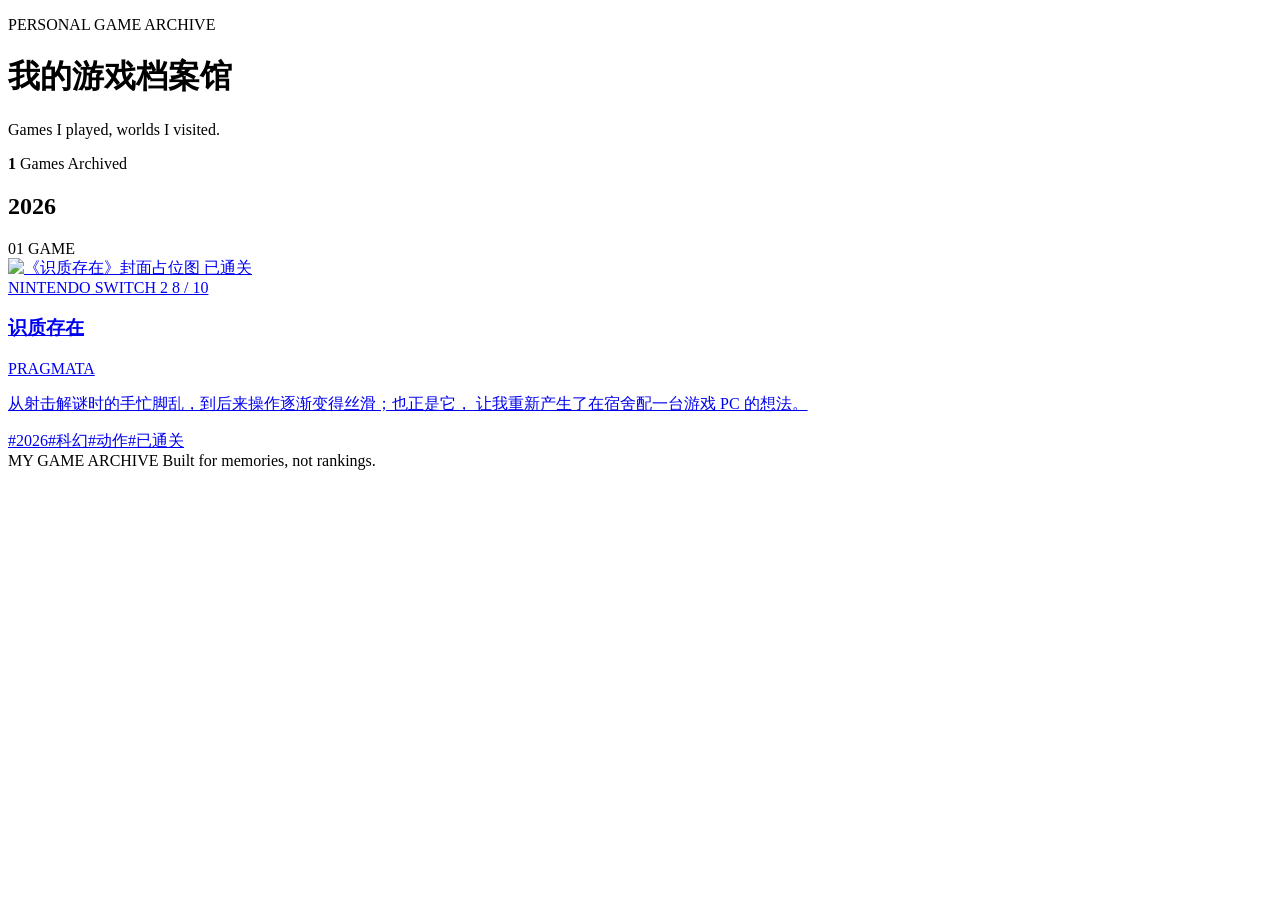
==== index.html @ 6dda563b "Add files via upload" ====
<!DOCTYPE html>
<html lang="zh-CN">
<head>
  <meta charset="UTF-8" />
  <meta name="viewport" content="width=device-width, initial-scale=1.0" />
  <meta name="description" content="我的个人游戏档案馆：记录玩过的游戏、截图、评分和通关回忆。" />
  <title>My Game Archive</title>
  <link rel="stylesheet" href="assets/style.css" />
</head>
<body>
  <header class="site-header">
    <div>
      <p class="eyebrow">PERSONAL GAME ARCHIVE</p>
      <h1>我的游戏档案馆</h1>
      <p class="subtitle">Games I played, worlds I visited.</p>
    </div>
    <div class="summary">
      <strong>1</strong>
      <span>Games Archived</span>
    </div>
  </header>

  <main>
    <section class="year-section">
      <div class="section-title">
        <h2>2026</h2>
        <span>01 GAME</span>
      </div>

      <div class="game-grid">
        <a class="game-card" href="games/pragmata.html">
          <div class="cover-wrap">
            <img src="assets/covers/pragmata-placeholder.svg" alt="《识质存在》封面占位图" />
            <span class="status">已通关</span>
          </div>
          <div class="card-body">
            <div class="card-topline">
              <span>NINTENDO SWITCH 2</span>
              <span>8 / 10</span>
            </div>
            <h3>识质存在</h3>
            <p class="english-title">PRAGMATA</p>
            <p class="memory">
              从射击解谜时的手忙脚乱，到后来操作逐渐变得丝滑；也正是它，
              让我重新产生了在宿舍配一台游戏 PC 的想法。
            </p>
            <div class="tags">
              <span>#2026</span><span>#科幻</span><span>#动作</span><span>#已通关</span>
            </div>
          </div>
        </a>
      </div>
    </section>
  </main>

  <footer>
    <span>MY GAME ARCHIVE</span>
    <span>Built for memories, not rankings.</span>
  </footer>
</body>
</html>
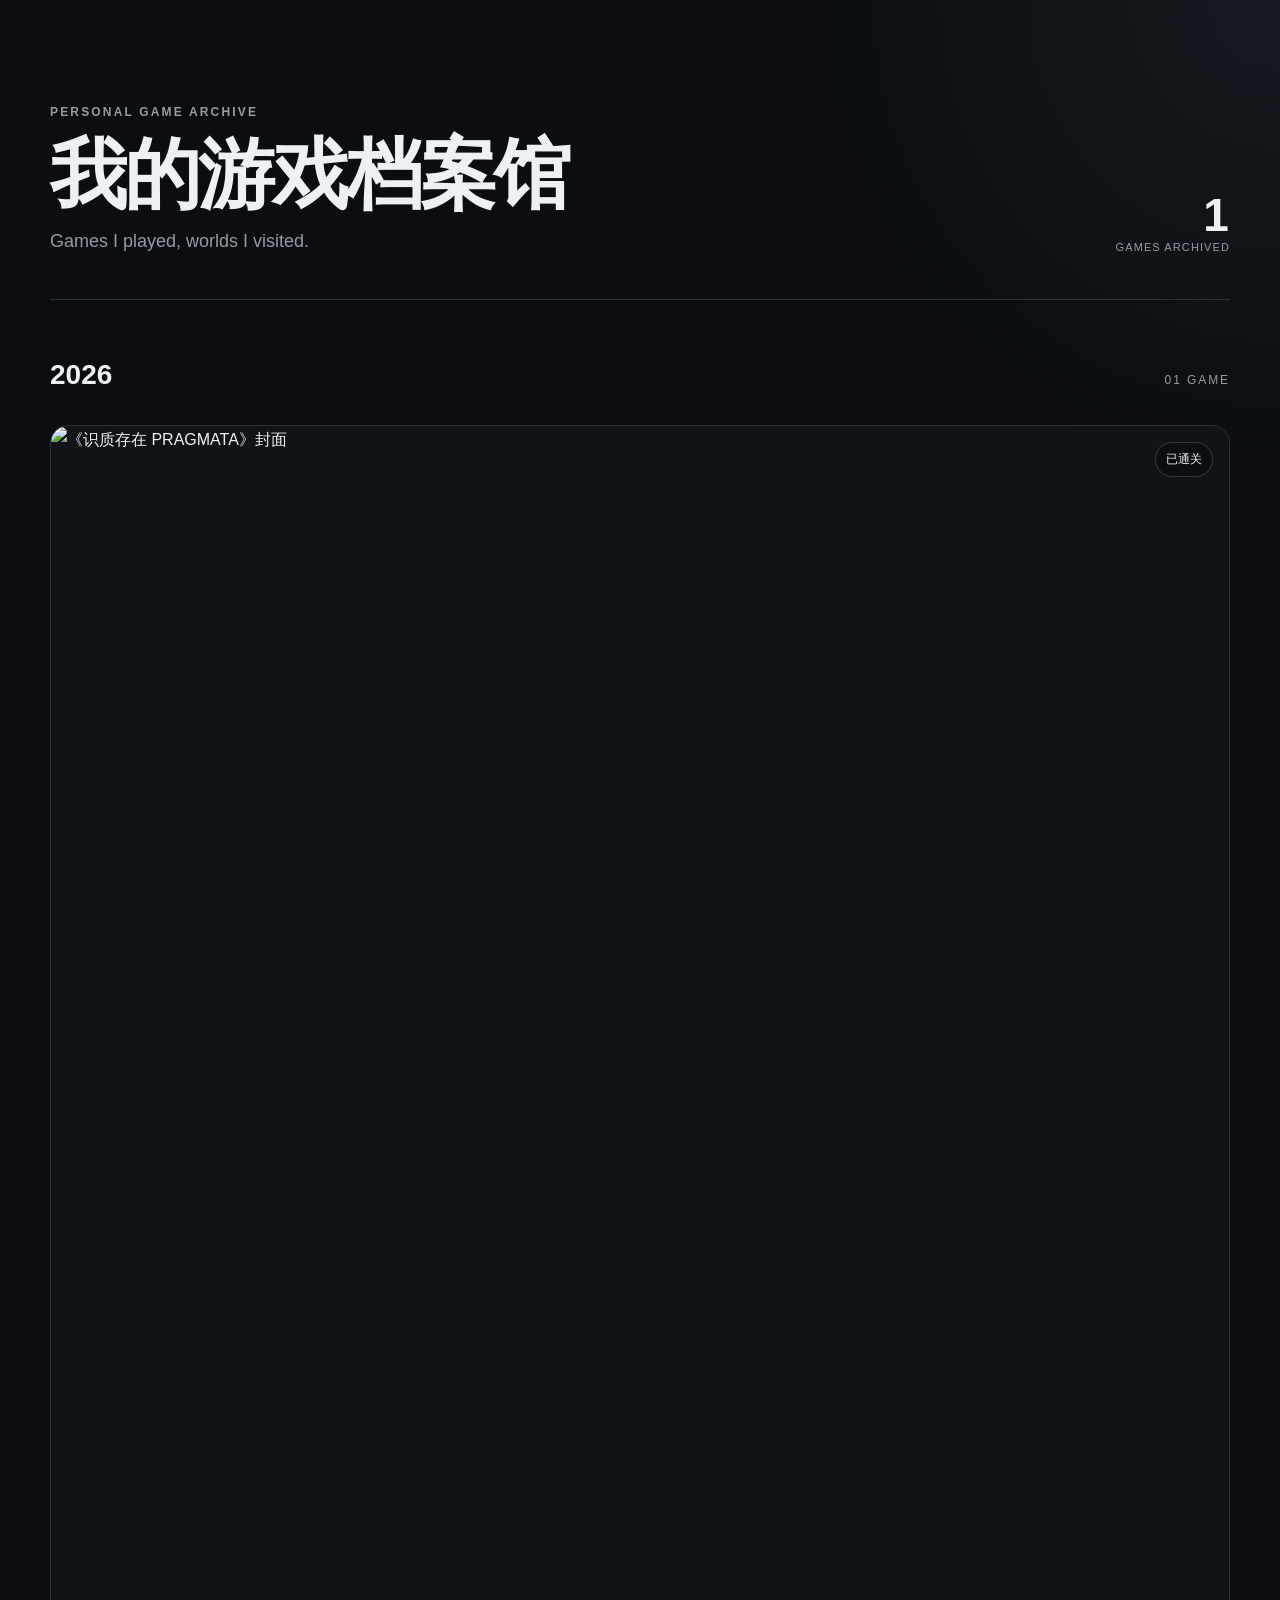
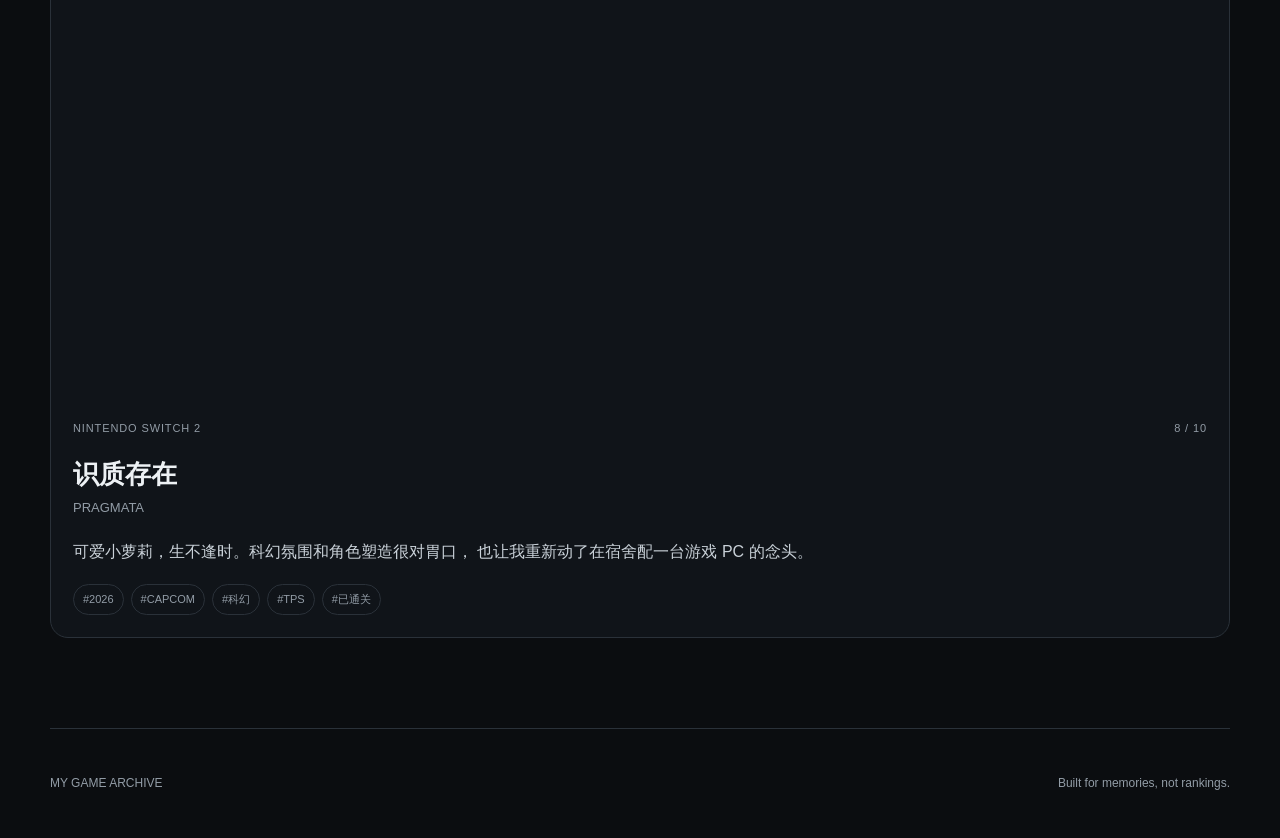
==== commit 7cf6d2e6: "Add files via upload" ====
--- a/index.html
+++ b/index.html
@@ -30,7 +30,7 @@
       <div class="game-grid">
         <a class="game-card" href="games/pragmata.html">
           <div class="cover-wrap">
-            <img src="assets/covers/pragmata-placeholder.svg" alt="《识质存在》封面占位图" />
+            <img src="assets/covers/pragmata-cover.png" alt="《识质存在 PRAGMATA》封面" />
             <span class="status">已通关</span>
           </div>
           <div class="card-body">
@@ -41,11 +41,11 @@
             <h3>识质存在</h3>
             <p class="english-title">PRAGMATA</p>
             <p class="memory">
-              从射击解谜时的手忙脚乱，到后来操作逐渐变得丝滑；也正是它，
-              让我重新产生了在宿舍配一台游戏 PC 的想法。
+              可爱小萝莉，生不逢时。科幻氛围和角色塑造很对胃口，
+              也让我重新动了在宿舍配一台游戏 PC 的念头。
             </p>
             <div class="tags">
-              <span>#2026</span><span>#科幻</span><span>#动作</span><span>#已通关</span>
+              <span>#2026</span><span>#CAPCOM</span><span>#科幻</span><span>#TPS</span><span>#已通关</span>
             </div>
           </div>
         </a>
--- a/assets/style.css
+++ b/assets/style.css
@@ -0,0 +1,347 @@
+
+:root {
+  --bg: #0b0d10;
+  --panel: #12161b;
+  --panel-2: #171c22;
+  --text: #edf1f4;
+  --muted: #929ca6;
+  --line: #2a3139;
+  --accent: #d7e6ff;
+  --good: #b8e6c4;
+  --bad: #f2b6b6;
+}
+
+* { box-sizing: border-box; }
+
+html { scroll-behavior: smooth; }
+
+body {
+  margin: 0;
+  background:
+    radial-gradient(circle at top right, rgba(115, 146, 181, .10), transparent 30rem),
+    var(--bg);
+  color: var(--text);
+  font-family: Inter, "SF Pro Display", "PingFang SC", "Microsoft YaHei", sans-serif;
+  line-height: 1.75;
+}
+
+a { color: inherit; text-decoration: none; }
+
+img { width: 100%; display: block; }
+
+.site-header,
+.detail-nav,
+main,
+footer {
+  width: min(1180px, calc(100% - 40px));
+  margin: 0 auto;
+}
+
+.site-header {
+  min-height: 300px;
+  display: flex;
+  justify-content: space-between;
+  align-items: flex-end;
+  padding: 72px 0 42px;
+  border-bottom: 1px solid var(--line);
+}
+
+.eyebrow {
+  margin: 0 0 10px;
+  color: var(--muted);
+  letter-spacing: .18em;
+  font-size: 12px;
+  font-weight: 700;
+}
+
+.site-header h1,
+.hero h1 {
+  margin: 0;
+  font-size: clamp(38px, 6vw, 78px);
+  line-height: 1.08;
+  letter-spacing: -0.04em;
+}
+
+.subtitle,
+.hero-en {
+  color: var(--muted);
+  margin: 10px 0 0;
+  font-size: 18px;
+}
+
+.summary {
+  display: flex;
+  flex-direction: column;
+  text-align: right;
+  color: var(--muted);
+  text-transform: uppercase;
+  letter-spacing: .1em;
+  font-size: 11px;
+}
+
+.summary strong {
+  color: var(--text);
+  font-size: 46px;
+  line-height: 1;
+}
+
+.year-section { padding: 50px 0 90px; }
+
+.section-title {
+  display: flex;
+  justify-content: space-between;
+  align-items: baseline;
+  margin-bottom: 26px;
+}
+
+.section-title h2 { font-size: 28px; margin: 0; }
+.section-title span { color: var(--muted); font-size: 12px; letter-spacing: .16em; }
+
+.game-grid {
+  display: grid;
+  grid-template-columns: repeat(auto-fit, minmax(270px, 1fr));
+  gap: 28px;
+}
+
+.game-card {
+  overflow: hidden;
+  border: 1px solid var(--line);
+  background: rgba(18,22,27,.82);
+  border-radius: 18px;
+  transition: transform .2s ease, border-color .2s ease;
+}
+
+.game-card:hover {
+  transform: translateY(-4px);
+  border-color: #46525f;
+}
+
+.cover-wrap {
+  position: relative;
+  aspect-ratio: 3 / 4;
+  overflow: hidden;
+  background: #101419;
+}
+
+.cover-wrap img {
+  width: 100%;
+  height: 100%;
+  object-fit: cover;
+}
+
+.status {
+  position: absolute;
+  top: 16px;
+  right: 16px;
+  background: rgba(11,13,16,.75);
+  backdrop-filter: blur(8px);
+  border: 1px solid rgba(255,255,255,.15);
+  padding: 6px 10px;
+  border-radius: 999px;
+  font-size: 12px;
+}
+
+.card-body { padding: 22px; }
+.card-topline {
+  display: flex;
+  justify-content: space-between;
+  color: var(--muted);
+  font-size: 11px;
+  letter-spacing: .08em;
+}
+.card-body h3 { margin: 14px 0 0; font-size: 26px; }
+.english-title { margin: 0; color: var(--muted); font-size: 13px; }
+.memory { color: #c9d1d8; margin: 18px 0; }
+
+.tags { display: flex; flex-wrap: wrap; gap: 7px; }
+.tags span {
+  border: 1px solid var(--line);
+  color: var(--muted);
+  border-radius: 999px;
+  padding: 5px 9px;
+  font-size: 11px;
+}
+
+.detail-nav {
+  min-height: 78px;
+  display: flex;
+  align-items: center;
+  justify-content: space-between;
+  border-bottom: 1px solid var(--line);
+  color: var(--muted);
+  font-size: 13px;
+}
+
+.detail-page { padding-bottom: 80px; }
+
+.hero {
+  display: grid;
+  grid-template-columns: minmax(250px, 390px) 1fr;
+  gap: 60px;
+  align-items: end;
+  padding: 58px 0;
+}
+
+.hero-cover {
+  border-radius: 18px;
+  overflow: hidden;
+  border: 1px solid var(--line);
+  background: #111;
+}
+
+.meta-grid {
+  display: grid;
+  grid-template-columns: repeat(2, minmax(160px, 1fr));
+  gap: 1px;
+  margin-top: 42px;
+  background: var(--line);
+  border: 1px solid var(--line);
+  border-radius: 14px;
+  overflow: hidden;
+}
+
+.meta-grid div {
+  background: var(--panel);
+  padding: 18px;
+  display: flex;
+  flex-direction: column;
+}
+
+.meta-grid span { color: var(--muted); font-size: 12px; }
+.meta-grid strong { margin-top: 4px; font-size: 15px; }
+
+.score-block {
+  margin-top: 22px;
+  display: flex;
+  align-items: end;
+  gap: 20px;
+}
+
+.score-number { font-size: 58px; line-height: 1; font-weight: 800; letter-spacing: -.05em; }
+.score-number span { color: var(--muted); font-size: 22px; }
+.score-block p { color: var(--muted); margin: 0 0 4px; }
+
+.quote-card {
+  border-top: 1px solid var(--line);
+  border-bottom: 1px solid var(--line);
+  padding: 48px 5%;
+  margin-bottom: 64px;
+}
+
+.quote-card p {
+  margin: 0;
+  font-size: clamp(22px, 3vw, 36px);
+  line-height: 1.5;
+  letter-spacing: -.02em;
+}
+
+.content-section {
+  max-width: 850px;
+  margin: 0 auto 74px;
+}
+
+.content-section h2 {
+  font-size: 28px;
+  margin-bottom: 25px;
+  letter-spacing: -.02em;
+}
+
+.prose h3 { margin-top: 38px; font-size: 20px; }
+.prose p { color: #c6ced5; font-size: 16px; }
+
+.score-list {
+  border-top: 1px solid var(--line);
+}
+
+.score-list div {
+  display: flex;
+  justify-content: space-between;
+  padding: 13px 4px;
+  border-bottom: 1px solid var(--line);
+}
+
+.score-list strong { font-variant-numeric: tabular-nums; }
+.score-list .plus strong { color: var(--good); }
+.score-list .minus strong { color: var(--bad); }
+
+.check-grid {
+  display: grid;
+  grid-template-columns: repeat(2, 1fr);
+  gap: 12px;
+}
+.check-grid div {
+  display: flex;
+  gap: 12px;
+  padding: 15px;
+  border: 1px solid var(--line);
+  border-radius: 12px;
+  background: var(--panel);
+}
+.check-grid p { margin: 0; }
+.check-grid span { color: var(--good); font-weight: 800; }
+.check-grid .muted span,
+.check-grid .muted p { color: var(--muted); }
+
+.helper { color: var(--muted); font-size: 13px; }
+
+.gallery {
+  display: grid;
+  grid-template-columns: repeat(2, 1fr);
+  gap: 12px;
+}
+
+.gallery img,
+.shot-placeholder {
+  border-radius: 12px;
+  border: 1px solid var(--line);
+  background: var(--panel);
+}
+
+.gallery img {
+  aspect-ratio: 16 / 9;
+  object-fit: cover;
+}
+
+.shot-placeholder {
+  aspect-ratio: 16 / 9;
+  display: flex;
+  align-items: center;
+  justify-content: center;
+  color: var(--muted);
+  font-size: 13px;
+}
+
+.revisit {
+  padding: 28px;
+  background: var(--panel);
+  border: 1px solid var(--line);
+  border-radius: 16px;
+}
+
+.revisit h2 { margin-top: 0; }
+.revisit p { color: #c6ced5; margin-bottom: 0; }
+
+footer {
+  min-height: 110px;
+  border-top: 1px solid var(--line);
+  display: flex;
+  justify-content: space-between;
+  align-items: center;
+  color: var(--muted);
+  font-size: 12px;
+}
+
+@media (max-width: 760px) {
+  .site-header { min-height: 240px; align-items: flex-start; flex-direction: column; gap: 30px; }
+  .summary { text-align: left; }
+  .hero { grid-template-columns: 1fr; gap: 30px; }
+  .hero-cover { max-width: 360px; }
+  .meta-grid { grid-template-columns: 1fr 1fr; }
+  .check-grid, .gallery { grid-template-columns: 1fr; }
+}
+
+@media (max-width: 480px) {
+  .site-header, .detail-nav, main, footer { width: min(100% - 24px, 1180px); }
+  .meta-grid { grid-template-columns: 1fr; }
+  .detail-nav span { display: none; }
+}
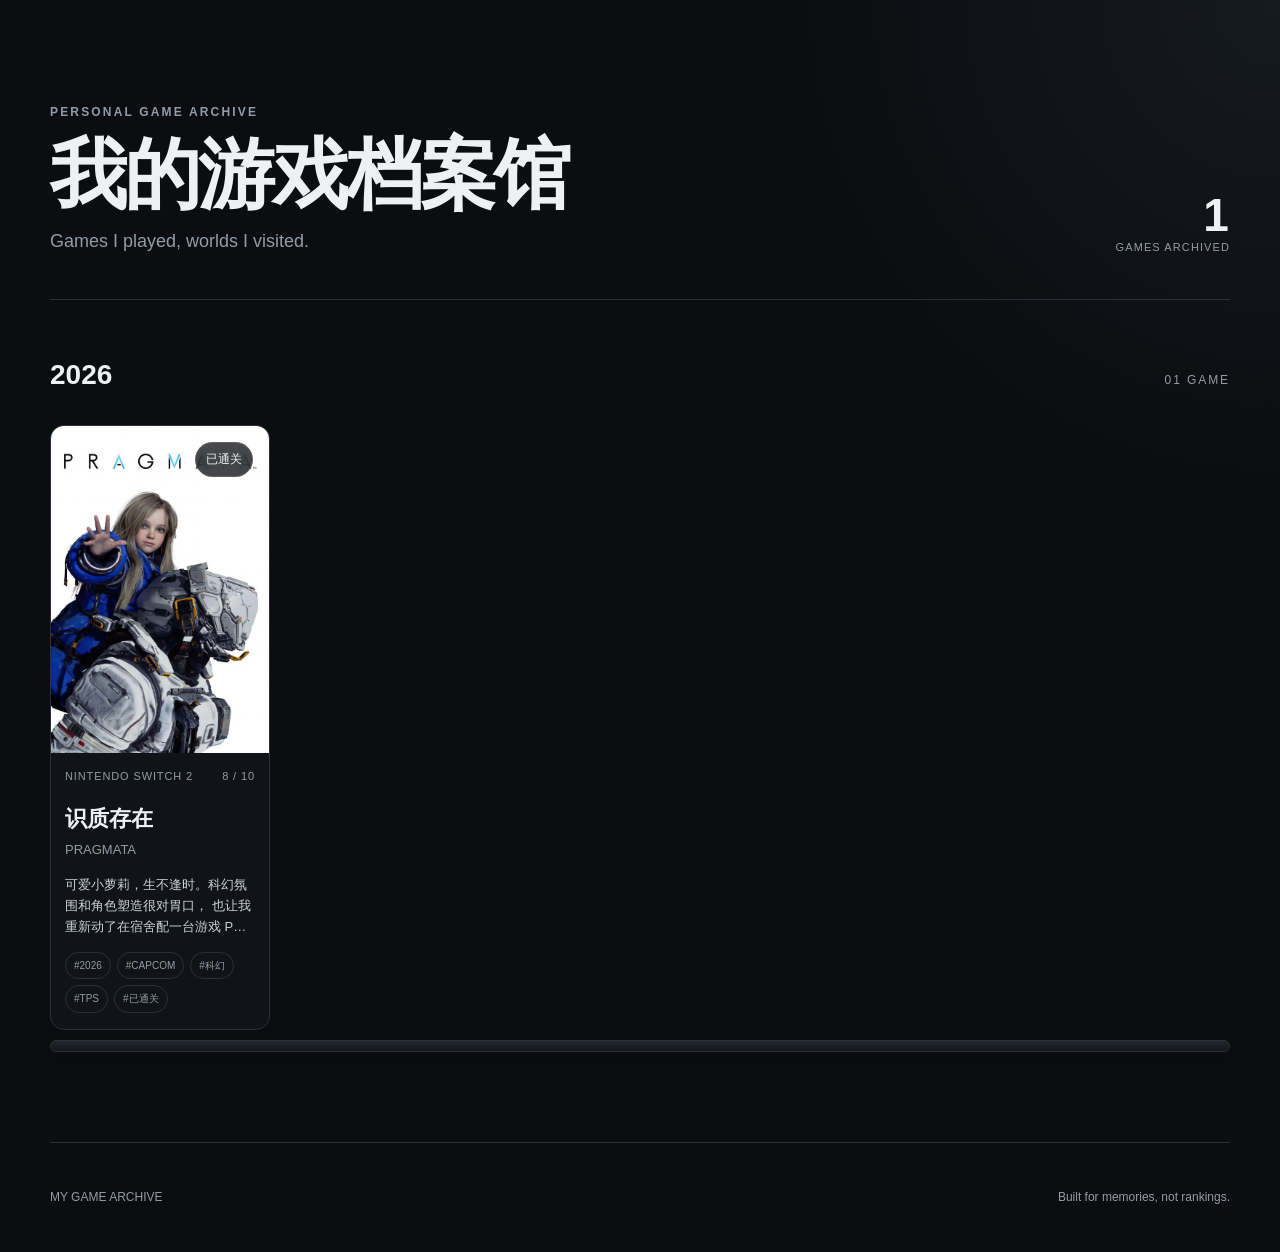
==== commit 56596855: "update" ====
--- a/index.html
+++ b/index.html
@@ -27,7 +27,7 @@
         <span>01 GAME</span>
       </div>
 
-      <div class="game-grid">
+      <div class="game-grid shelf-grid">
         <a class="game-card" href="games/pragmata.html">
           <div class="cover-wrap">
             <img src="assets/covers/pragmata-cover.png" alt="《识质存在 PRAGMATA》封面" />
--- a/assets/style.css
+++ b/assets/style.css
@@ -302,6 +302,17 @@
   object-fit: cover;
 }
 
+.gallery figure {
+  margin: 0;
+}
+
+.gallery figcaption {
+  color: var(--muted);
+  font-size: 13px;
+  line-height: 1.6;
+  margin-top: 8px;
+}
+
 .shot-placeholder {
   aspect-ratio: 16 / 9;
   display: flex;
@@ -345,3 +356,184 @@
   .meta-grid { grid-template-columns: 1fr; }
   .detail-nav span { display: none; }
 }
+
+
+.game-facts {
+  margin-top: 28px;
+  border-top: 1px solid var(--line);
+  border-bottom: 1px solid var(--line);
+}
+
+.game-facts div {
+  display: grid;
+  grid-template-columns: 120px 1fr;
+  gap: 20px;
+  padding: 11px 0;
+  border-bottom: 1px solid rgba(42, 49, 57, .65);
+}
+
+.game-facts div:last-child {
+  border-bottom: 0;
+}
+
+.game-facts span {
+  color: var(--muted);
+  font-size: 12px;
+}
+
+.game-facts strong {
+  font-size: 14px;
+  font-weight: 600;
+}
+
+.score-list .score-total {
+  margin-top: 6px;
+  padding-top: 18px;
+  border-top: 1px solid #46525f;
+  font-size: 17px;
+}
+
+.score-list .score-total strong {
+  color: var(--text);
+}
+
+.finale {
+  border-top: 1px solid var(--line);
+  padding-top: 42px;
+}
+
+.final-score {
+  font-size: 18px !important;
+}
+
+@media (max-width: 480px) {
+  .game-facts div {
+    grid-template-columns: 1fr;
+    gap: 2px;
+  }
+}
+
+
+/* Homepage bookshelf layout */
+.shelf-grid {
+  display: flex;
+  flex-wrap: wrap;
+  gap: 20px;
+  align-items: flex-start;
+  position: relative;
+  padding-bottom: 22px;
+}
+
+.shelf-grid::after {
+  content: "";
+  position: absolute;
+  left: 0;
+  right: 0;
+  bottom: 0;
+  height: 10px;
+  border-radius: 999px;
+  background: linear-gradient(180deg, rgba(34,40,48,.95), rgba(20,24,29,.95));
+  border: 1px solid var(--line);
+  box-shadow: 0 8px 22px rgba(0,0,0,.28);
+}
+
+.shelf-grid .game-card {
+  width: 220px;
+  min-width: 220px;
+  flex: 0 0 220px;
+  border-radius: 14px;
+  overflow: hidden;
+  position: relative;
+  z-index: 1;
+}
+
+.shelf-grid .cover-wrap {
+  aspect-ratio: 2 / 3;
+}
+
+.shelf-grid .card-body {
+  padding: 14px 14px 16px;
+}
+
+.shelf-grid .card-body h3 {
+  font-size: 22px;
+}
+
+.shelf-grid .memory {
+  font-size: 13px;
+  line-height: 1.65;
+  margin: 12px 0 14px;
+  display: -webkit-box;
+  -webkit-line-clamp: 3;
+  -webkit-box-orient: vertical;
+  overflow: hidden;
+}
+
+.shelf-grid .tags {
+  gap: 6px;
+}
+
+.shelf-grid .tags span {
+  font-size: 10px;
+  padding: 4px 8px;
+}
+
+@media (max-width: 760px) {
+  .shelf-grid {
+    gap: 16px;
+  }
+
+  .shelf-grid .game-card {
+    width: 170px;
+    min-width: 170px;
+    flex-basis: 170px;
+  }
+
+  .shelf-grid .card-body {
+    padding: 12px;
+  }
+
+  .shelf-grid .card-body h3 {
+    font-size: 20px;
+  }
+
+  .shelf-grid .memory {
+    margin: 10px 0 12px;
+    font-size: 12px;
+  }
+}
+
+@media (max-width: 480px) {
+  .shelf-grid {
+    display: grid;
+    grid-template-columns: repeat(2, minmax(0, 1fr));
+    gap: 14px;
+    align-items: start;
+  }
+
+  .shelf-grid::after {
+    height: 8px;
+  }
+
+  .shelf-grid .game-card {
+    width: auto;
+    min-width: 0;
+    flex: initial;
+  }
+
+  .shelf-grid .card-topline {
+    font-size: 10px;
+  }
+
+  .shelf-grid .card-body h3 {
+    font-size: 18px;
+  }
+
+  .shelf-grid .english-title {
+    font-size: 12px;
+  }
+
+  .shelf-grid .memory {
+    -webkit-line-clamp: 2;
+  }
+}
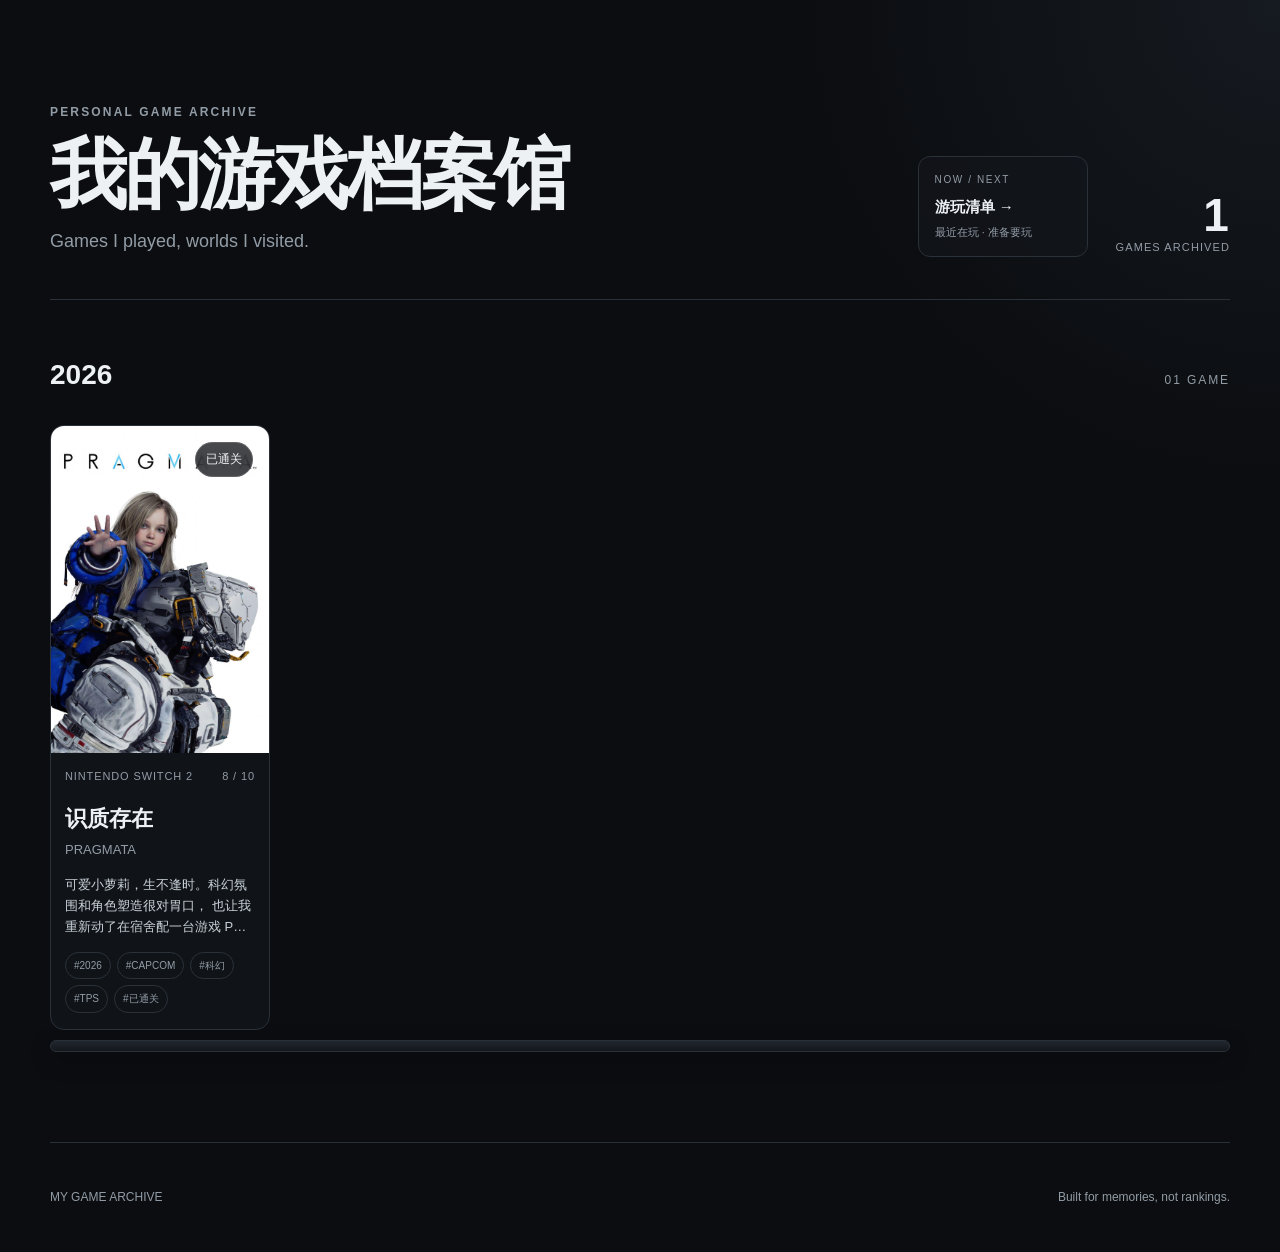
==== commit 9c671121: "add ready list" ====
--- a/index.html
+++ b/index.html
@@ -14,9 +14,16 @@
       <h1>我的游戏档案馆</h1>
       <p class="subtitle">Games I played, worlds I visited.</p>
     </div>
-    <div class="summary">
-      <strong>1</strong>
-      <span>Games Archived</span>
+    <div class="header-side">
+      <a class="queue-entry" href="queue.html">
+        <span class="queue-entry-kicker">NOW / NEXT</span>
+        <strong>游玩清单 →</strong>
+        <small>最近在玩 · 准备要玩</small>
+      </a>
+      <div class="summary">
+        <strong>1</strong>
+        <span>Games Archived</span>
+      </div>
     </div>
   </header>
 
--- a/assets/style.css
+++ b/assets/style.css
@@ -537,3 +537,179 @@
     -webkit-line-clamp: 2;
   }
 }
+
+
+/* Play queue */
+.header-side {
+  display: flex;
+  align-items: flex-end;
+  gap: 28px;
+}
+.queue-entry {
+  min-width: 170px;
+  padding: 14px 16px;
+  border: 1px solid var(--line);
+  border-radius: 12px;
+  background: rgba(18,22,27,.72);
+  transition: transform .2s ease, border-color .2s ease, background .2s ease;
+}
+.queue-entry:hover {
+  transform: translateY(-2px);
+  border-color: #4d5965;
+  background: rgba(23,28,34,.9);
+}
+.queue-entry-kicker {
+  display: block;
+  color: var(--muted);
+  font-size: 10px;
+  letter-spacing: .16em;
+  margin-bottom: 5px;
+}
+.queue-entry strong { display: block; font-size: 15px; }
+.queue-entry small {
+  display: block;
+  color: var(--muted);
+  margin-top: 3px;
+  font-size: 11px;
+}
+
+.queue-page { padding-bottom: 90px; }
+.queue-hero {
+  padding: 70px 0 58px;
+  border-bottom: 1px solid var(--line);
+}
+.queue-hero h1 {
+  margin: 0;
+  font-size: clamp(42px, 7vw, 82px);
+  letter-spacing: -.05em;
+  line-height: 1.02;
+}
+.queue-hero > p:last-child {
+  max-width: 620px;
+  margin: 18px 0 0;
+  color: var(--muted);
+  font-size: 16px;
+}
+.queue-section {
+  padding: 54px 0 64px;
+  border-bottom: 1px solid var(--line);
+}
+.queue-title { align-items: flex-end; }
+.queue-title .eyebrow { margin-bottom: 4px; }
+.queue-title h2 { margin-top: 0; font-size: 30px; }
+
+.queue-grid {
+  display: grid;
+  grid-template-columns: repeat(auto-fill, minmax(210px, 240px));
+  gap: 20px;
+}
+.queue-card {
+  border: 1px solid var(--line);
+  border-radius: 14px;
+  overflow: hidden;
+  background: rgba(18,22,27,.82);
+}
+.queue-cover {
+  aspect-ratio: 2 / 3;
+  background: #101419;
+  overflow: hidden;
+}
+.queue-cover img {
+  width: 100%;
+  height: 100%;
+  object-fit: cover;
+}
+.placeholder-cover {
+  display: grid;
+  place-items: center;
+  color: #66717c;
+  font-size: 11px;
+  letter-spacing: .16em;
+  background:
+    linear-gradient(135deg, rgba(115,146,181,.08), transparent 50%),
+    #101419;
+}
+.queue-card-body { padding: 15px; }
+.queue-state {
+  display: inline-block;
+  margin-bottom: 10px;
+  padding: 4px 8px;
+  border-radius: 999px;
+  border: 1px solid #46635a;
+  color: #b8e6c4;
+  font-size: 10px;
+  letter-spacing: .08em;
+}
+.next-state {
+  border-color: #565d6a;
+  color: #c8d1db;
+}
+.queue-card h3 { margin: 0; font-size: 21px; }
+.queue-platform {
+  margin: 3px 0 12px;
+  color: var(--muted);
+  font-size: 12px;
+}
+.queue-note {
+  margin: 0;
+  color: #c3cbd2;
+  font-size: 13px;
+  line-height: 1.65;
+}
+.queue-add-card {
+  display: grid;
+  place-items: center;
+  border-style: dashed;
+  background: transparent;
+  color: var(--muted);
+  text-align: center;
+  padding: 28px 18px;
+}
+.queue-add-card strong {
+  display: block;
+  color: #c9d1d8;
+  margin-bottom: 7px;
+}
+.queue-add-card p {
+  margin: 0;
+  font-size: 12px;
+  line-height: 1.6;
+}
+.plus-mark {
+  display: block;
+  font-size: 34px;
+  line-height: 1;
+  color: #687581;
+  margin-bottom: 12px;
+}
+.queue-rule {
+  max-width: 760px;
+  padding: 34px 0 0;
+}
+.queue-rule p:last-child {
+  color: var(--muted);
+  margin: 0;
+}
+.queue-rule strong { color: var(--text); }
+
+@media (max-width: 760px) {
+  .header-side {
+    width: 100%;
+    justify-content: space-between;
+    align-items: flex-end;
+  }
+  .queue-entry { min-width: 0; }
+  .queue-grid { grid-template-columns: repeat(2, minmax(0, 1fr)); }
+}
+@media (max-width: 480px) {
+  .header-side { gap: 12px; }
+  .queue-entry { padding: 10px 12px; }
+  .queue-entry small { display: none; }
+  .queue-grid {
+    grid-template-columns: repeat(2, minmax(0, 1fr));
+    gap: 14px;
+  }
+  .queue-card-body { padding: 12px; }
+  .queue-card h3 { font-size: 18px; }
+  .queue-add-card { padding: 18px 10px; }
+}
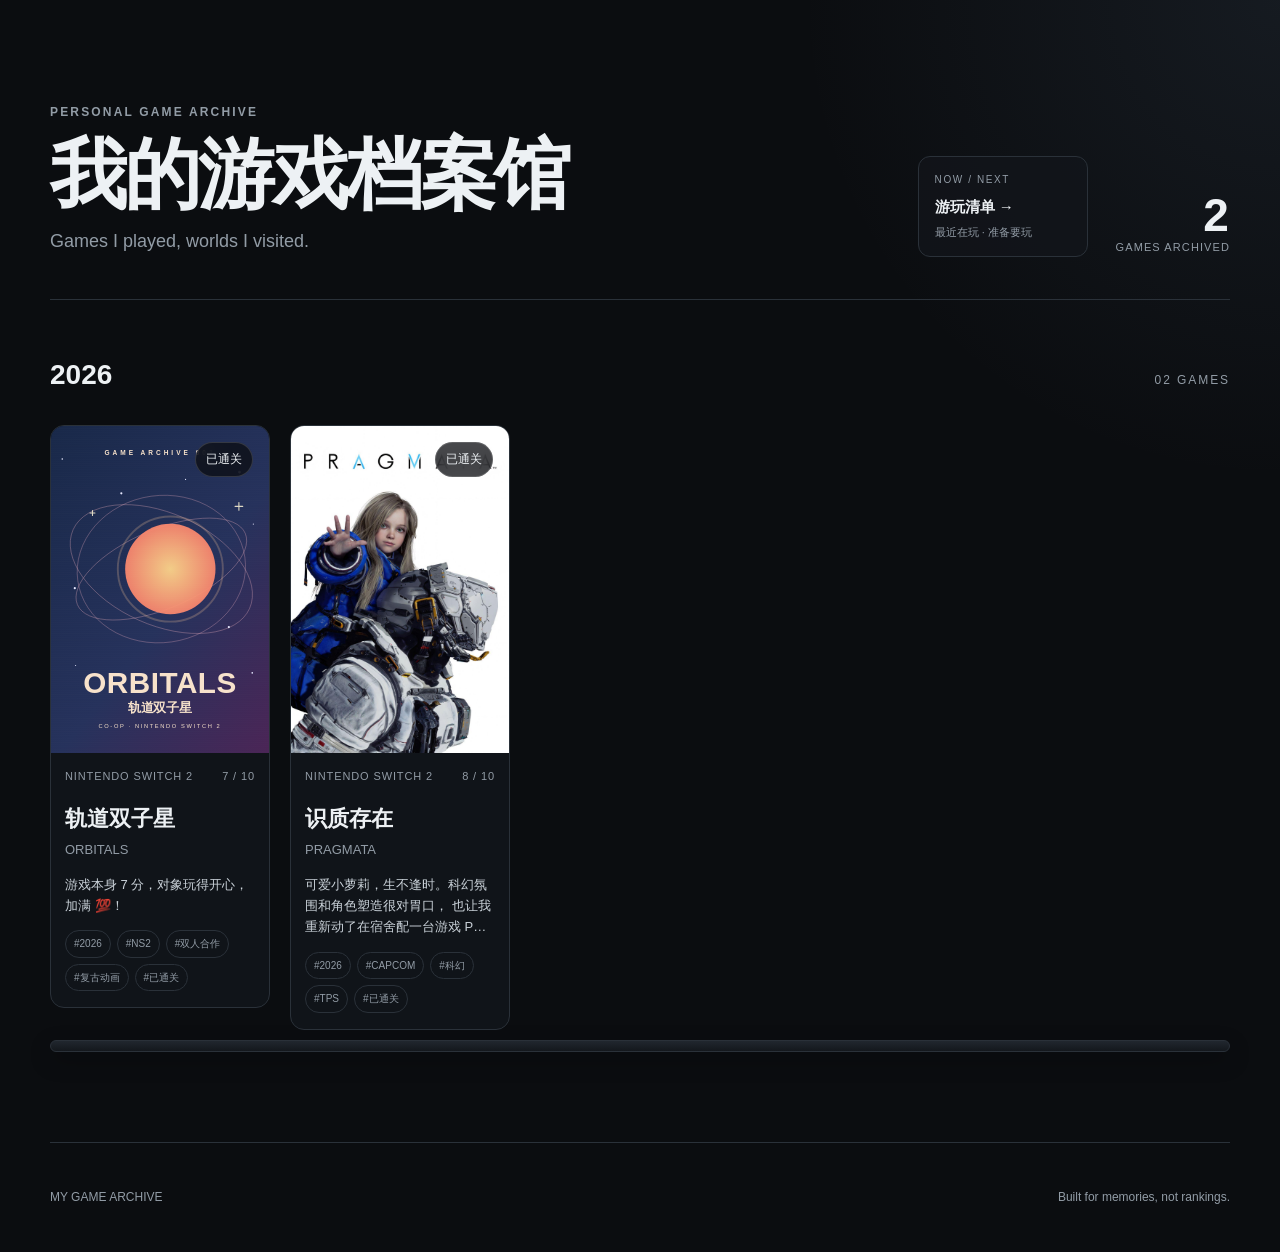
==== commit 8125a49e: "轨道双子星" ====
--- a/index.html
+++ b/index.html
@@ -21,7 +21,7 @@
         <small>最近在玩 · 准备要玩</small>
       </a>
       <div class="summary">
-        <strong>1</strong>
+        <strong>2</strong>
         <span>Games Archived</span>
       </div>
     </div>
@@ -31,10 +31,29 @@
     <section class="year-section">
       <div class="section-title">
         <h2>2026</h2>
-        <span>01 GAME</span>
+        <span>02 GAMES</span>
       </div>
 
       <div class="game-grid shelf-grid">
+        <a class="game-card" href="games/orbitals.html">
+          <div class="cover-wrap">
+            <img src="assets/covers/orbitals-cover.svg" alt="《轨道双子星 Orbitals》纪念封面（文字设计版）" />
+            <span class="status">已通关</span>
+          </div>
+          <div class="card-body">
+            <div class="card-topline">
+              <span>NINTENDO SWITCH 2</span>
+              <span>7 / 10</span>
+            </div>
+            <h3>轨道双子星</h3>
+            <p class="english-title">ORBITALS</p>
+            <p class="memory">游戏本身 7 分，对象玩得开心，加满 💯！</p>
+            <div class="tags">
+              <span>#2026</span><span>#NS2</span><span>#双人合作</span><span>#复古动画</span><span>#已通关</span>
+            </div>
+          </div>
+        </a>
+
         <a class="game-card" href="games/pragmata.html">
           <div class="cover-wrap">
             <img src="assets/covers/pragmata-cover.png" alt="《识质存在 PRAGMATA》封面" />
--- a/assets/style.css
+++ b/assets/style.css
@@ -713,3 +713,73 @@
   .queue-card h3 { font-size: 18px; }
   .queue-add-card { padding: 18px 10px; }
 }
+
+
+/* Platform badges */
+.queue-cover { position: relative; }
+
+.platform-badge {
+  position: absolute;
+  top: 10px;
+  right: 10px;
+  z-index: 3;
+  min-width: 42px;
+  padding: 5px 8px;
+  border-radius: 999px;
+  color: #fff;
+  font-size: 10px;
+  font-weight: 800;
+  letter-spacing: .08em;
+  text-align: center;
+  box-shadow: 0 5px 16px rgba(0,0,0,.28);
+  border: 1px solid rgba(255,255,255,.18);
+}
+
+.platform-pc { background: #2563eb; }
+.platform-ns1 { background: #b91c1c; }
+.platform-ns2 { background: #e60012; }
+.platform-3ds { background: #7c3aed; }
+.platform-gba { background: #16845b; }
+
+.title-cover {
+  display: flex;
+  align-items: flex-end;
+  padding: 18px;
+  background:
+    radial-gradient(circle at 75% 18%, rgba(115,146,181,.18), transparent 35%),
+    linear-gradient(145deg, #19212a, #0d1014 68%);
+}
+
+.next-cover {
+  background:
+    radial-gradient(circle at 70% 15%, rgba(113,99,151,.18), transparent 35%),
+    linear-gradient(145deg, #171a21, #0d1014 70%);
+}
+
+.cover-title small {
+  display: block;
+  color: #76828d;
+  font-size: 9px;
+  letter-spacing: .16em;
+  margin-bottom: 5px;
+}
+
+.cover-title strong {
+  display: block;
+  color: #eef2f5;
+  font-size: 23px;
+  line-height: 1.15;
+  letter-spacing: -.025em;
+}
+
+@media (max-width: 480px) {
+  .platform-badge {
+    top: 7px;
+    right: 7px;
+    min-width: 38px;
+    padding: 4px 7px;
+    font-size: 9px;
+  }
+  .title-cover { padding: 12px; }
+  .cover-title strong { font-size: 18px; }
+}
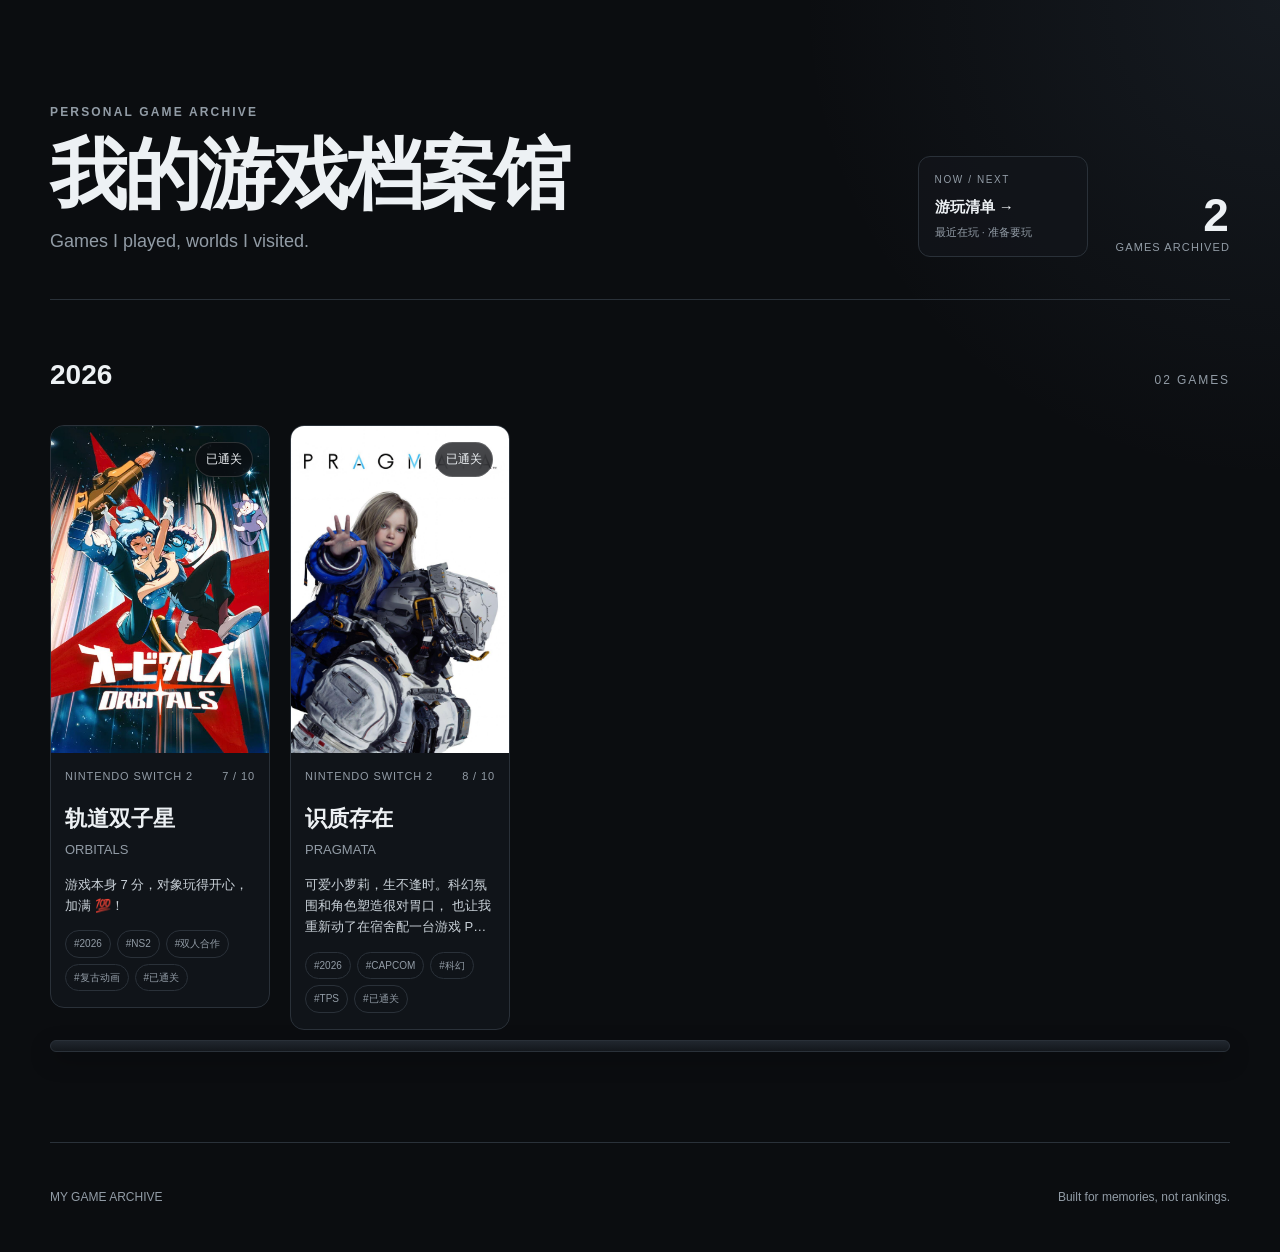
==== commit 372b14be: "1" ====
--- a/index.html
+++ b/index.html
@@ -37,7 +37,7 @@
       <div class="game-grid shelf-grid">
         <a class="game-card" href="games/orbitals.html">
           <div class="cover-wrap">
-            <img src="assets/covers/orbitals-cover.svg" alt="《轨道双子星 Orbitals》纪念封面（文字设计版）" />
+            <img src="assets/covers/orbitals-cover.jpg" alt="《轨道双子星 Orbitals》封面" />
             <span class="status">已通关</span>
           </div>
           <div class="card-body">
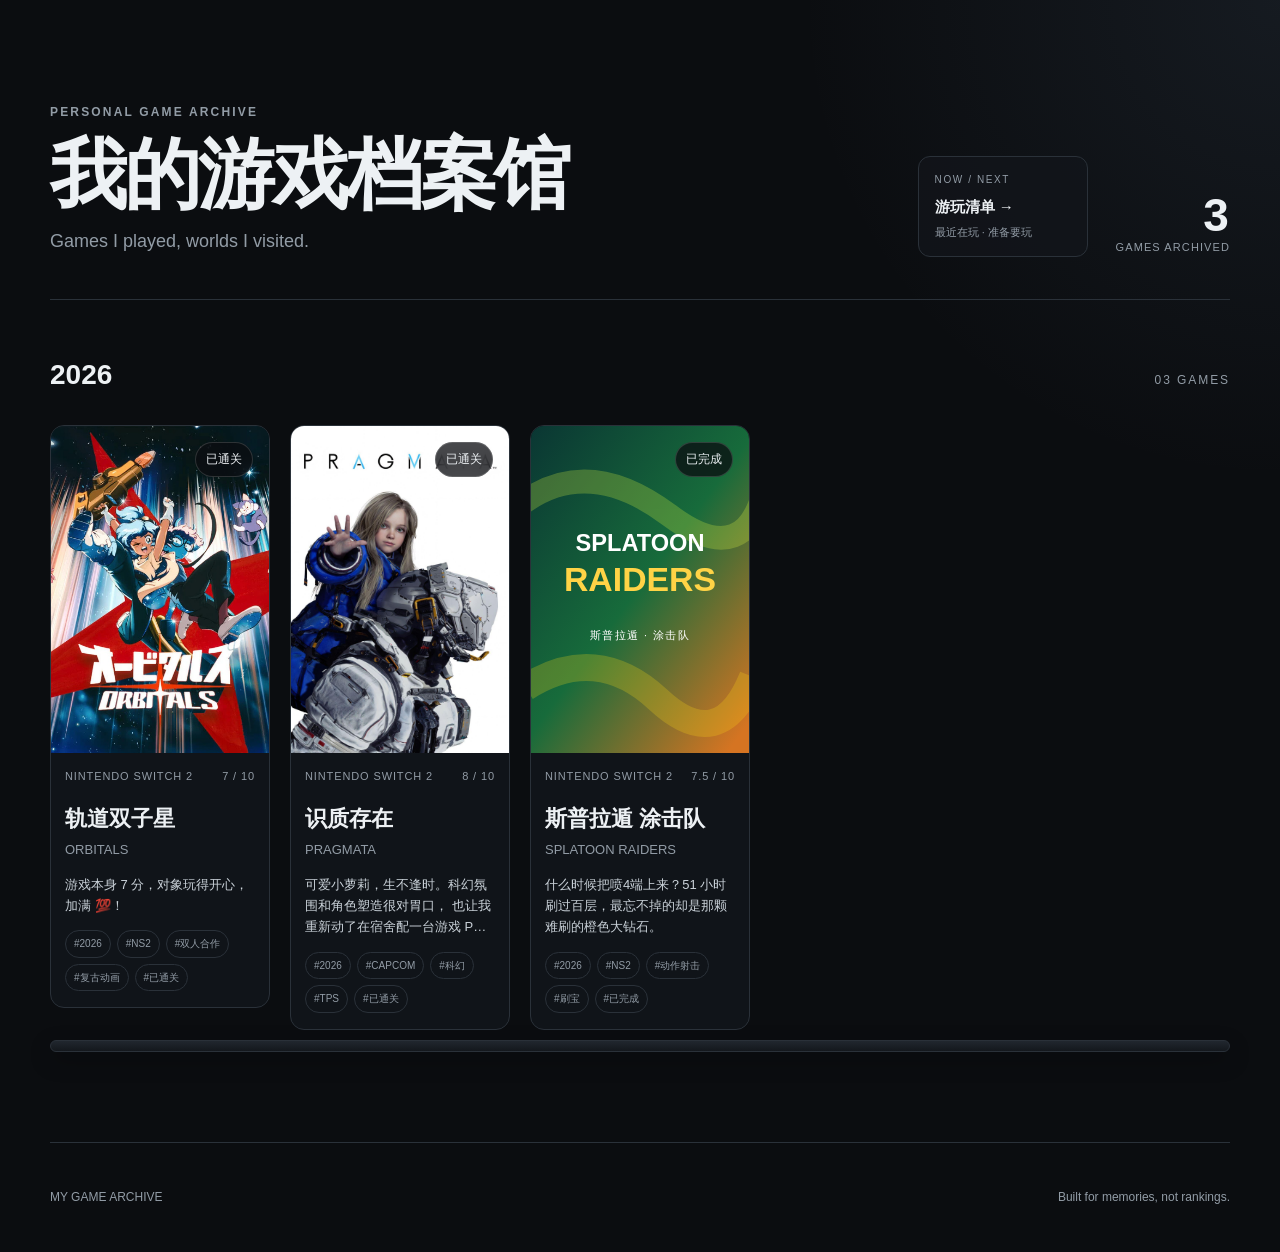
==== commit fcf84baa: "splatoon" ====
--- a/index.html
+++ b/index.html
@@ -21,7 +21,7 @@
         <small>最近在玩 · 准备要玩</small>
       </a>
       <div class="summary">
-        <strong>2</strong>
+        <strong>3</strong>
         <span>Games Archived</span>
       </div>
     </div>
@@ -31,7 +31,7 @@
     <section class="year-section">
       <div class="section-title">
         <h2>2026</h2>
-        <span>02 GAMES</span>
+        <span>03 GAMES</span>
       </div>
 
       <div class="game-grid shelf-grid">
@@ -75,6 +75,25 @@
             </div>
           </div>
         </a>
+
+        <a class="game-card" href="games/splatoon-raiders.html">
+          <div class="cover-wrap">
+            <img src="https://www.nintendo.com/ph/games/switch2/aadla/img/hero_sp.jpg" onerror="this.onerror=null;this.src='assets/covers/splatoon-raiders-placeholder.svg'" alt="《斯普拉遁 涂击队 Splatoon Raiders》官方封面" loading="lazy" />
+            <span class="status">已完成</span>
+          </div>
+          <div class="card-body">
+            <div class="card-topline">
+              <span>NINTENDO SWITCH 2</span>
+              <span>7.5 / 10</span>
+            </div>
+            <h3>斯普拉遁 涂击队</h3>
+            <p class="english-title">SPLATOON RAIDERS</p>
+            <p class="memory">什么时候把喷4端上来？51 小时刷过百层，最忘不掉的却是那颗难刷的橙色大钻石。</p>
+            <div class="tags">
+              <span>#2026</span><span>#NS2</span><span>#动作射击</span><span>#刷宝</span><span>#已完成</span>
+            </div>
+          </div>
+        </a>
       </div>
     </section>
   </main>
